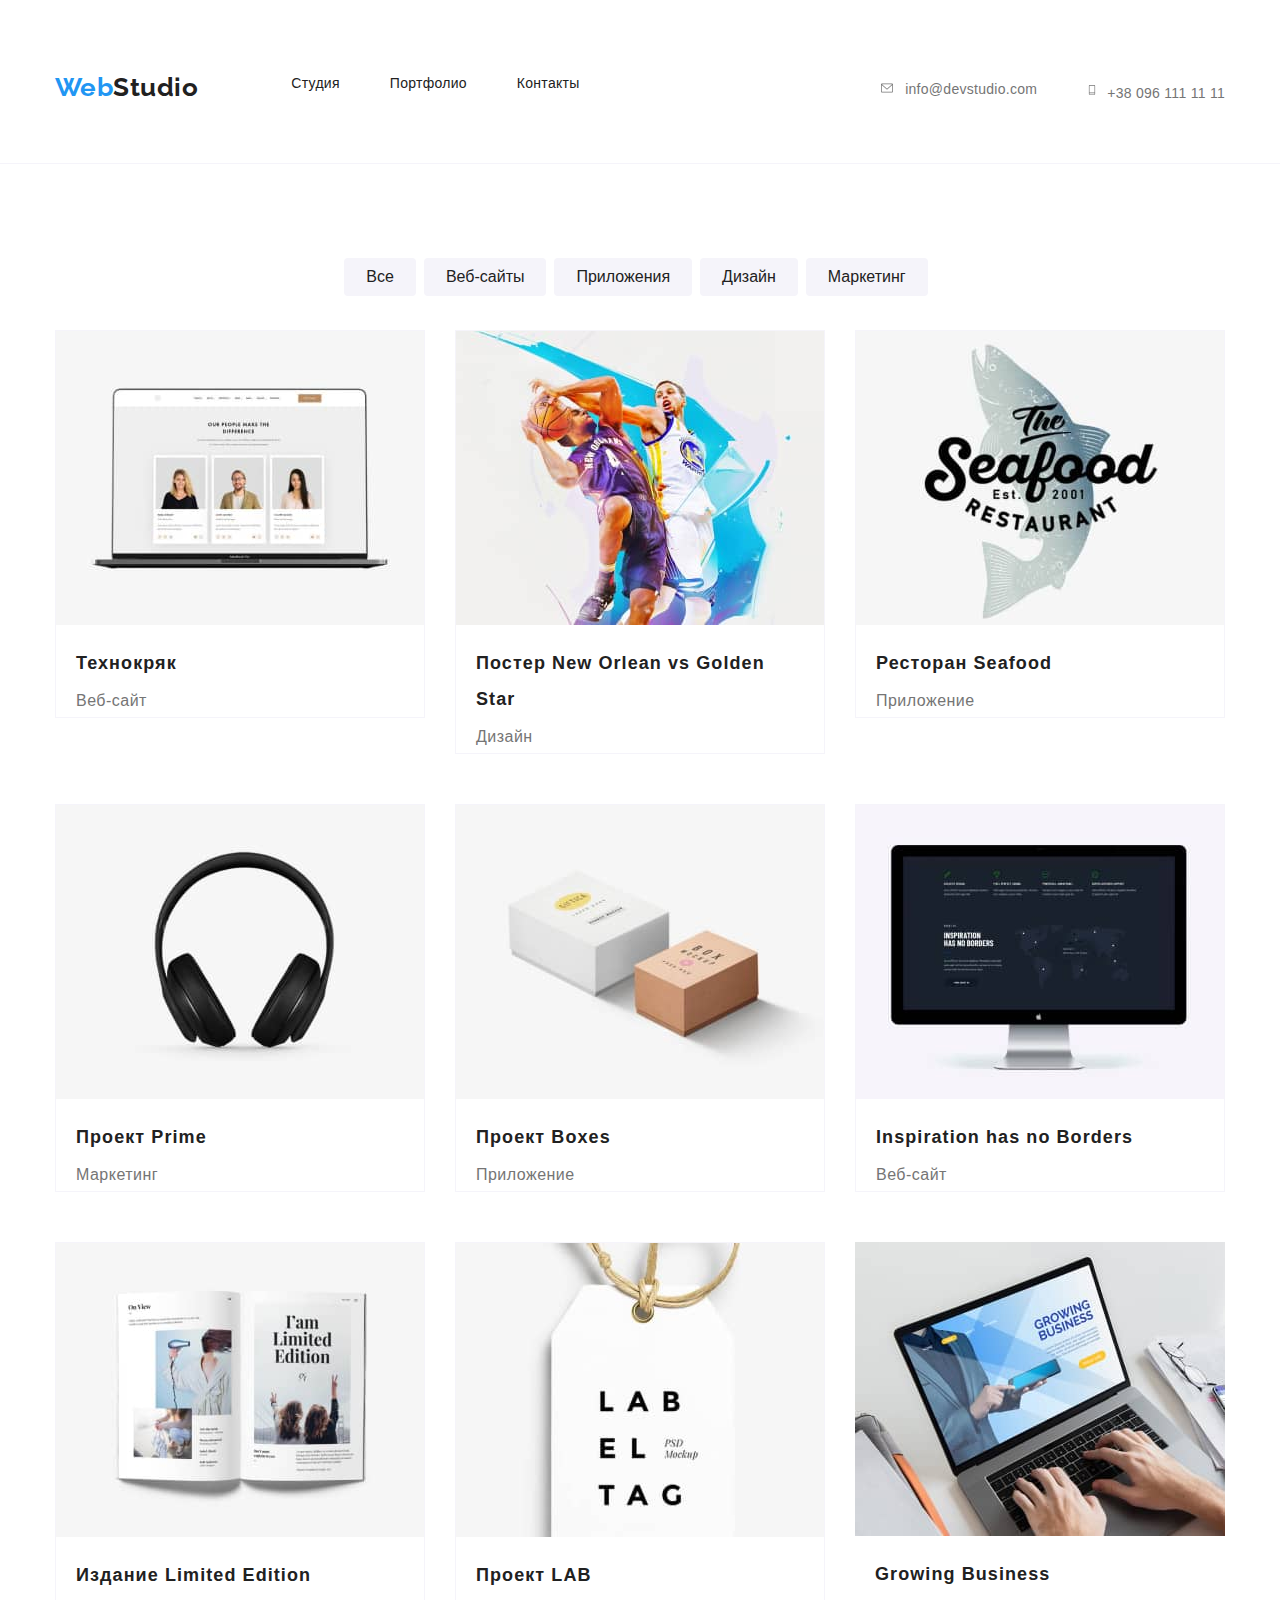
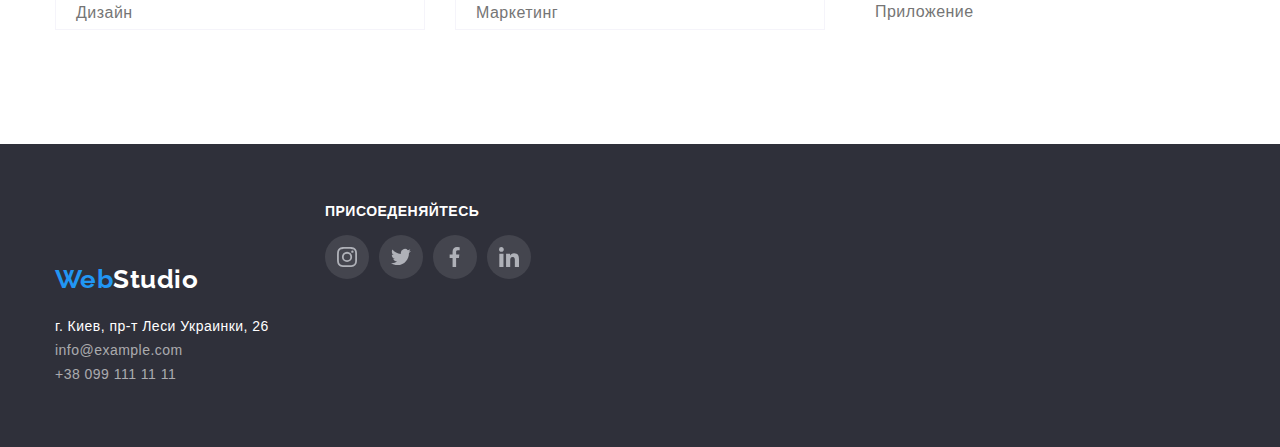
==== portfolio.html @ b107ced2 "Переношу нанные из ДЗ №4" ====
<!DOCTYPE html>
<html lang="ru">

<head>
  <meta charset="UTF-8">
  <meta name="viewport" content="width=device-width, initial-scale=1.0">
  <title>Studia</title>
  <link href="https://fonts.googleapis.com/css2?family=Raleway:wght@700&display=swap" rel="stylesheet" />
  <link href="https://fonts.googleapis.com/css2?family=Raleway:wght@700&family=Roboto:wght@400;500;700;900&display=swap"
    rel="stylesheetе">
  <link rel="stylesheet" href="./css/normalize.css">
  <link rel="stylesheet" href="./css/styles.css">
</head>

<body class="site">

  <!--Шапка сайта навигация-->
  <header class="top">
    <div class="container">
      <nav class="site-nav">
        <a href="./index.html" class="logo" lang="en">
          <span>Web</span>Studio</a>
        <ul class="cape">
          <li class="top-menu">
            <a href="./index.html" class="link">Студия</a>
          </li>
          <li class="top-menu">
            <a href="./portfolio.html" class="link">Портфолио</a>
          </li>
          <li class="top-menu">
            <a href="" class="link">Контакты</a>
          </li>
        </ul>
      </nav>

      <address class="nav-svjaz">
        <a href="mailto:info@devstudio.com">
          <svg class="nav-svjaz-convert">
            <use href="./images/sprit.svg#icon-convert">
            </use>
          </svg>info@devstudio.com</a>

        <a href="tel:+380961111111">
          <svg class="nav-svjaz-phone">
            <use href="./images/sprit.svg#icon-phone">
            </use>
          </svg>+38 096 111 11 11</a>
      </address>
    </div>
  </header>

  <main>
    <!--главное меню-->
    <section class="rabot">

      <div class="container">
        <h1 class="scrit">Главное меню</h1>
        <ul class="filter cape">
          <li class="cnopca">
            <button type="button" class="filter-cnopca">Все</button>
          </li>
          <li class="cnopca">
            <button type="button" class="filter-cnopca">Веб-сайты</button>
          </li>
          <li class="cnopca">
            <button type="button" class="filter-cnopca">Приложения</button>
          </li>
          <li class="cnopca">
            <button type="button" class="filter-cnopca">Дизайн</button>
          </li>
          <li class="cnopca">
            <button type="button" class="filter-cnopca">Маркетинг</button>
          </li>
        </ul>
      </div>

      <div class="container">
        <h2 class="scrit">Наши проeкты</h2>

        <ul class="projeckt cape">
          <li class="projeckt-stroca">
            <a href="" class="primer-link">
              <img src="./images/tehnokrak.jpg" width="370" height="294" alt="фотографии">
              <h3 class="projeckt-title">Технокряк</h3>
              <p class="projeckt-absaz">Веб-сайт</p>
            </a>
          </li>
          <li class="projeckt-stroca">
            <a href="" class="primer-link">
              <img src=" ./images/portfolio_2.jpg" width="370" height="294" alt="два футболиста с мячём">
              <h3 class="projeckt-title">Постер New Orlean vs Golden Star</h3>
              <p class="projeckt-absaz">Дизайн</p>
            </a>
          </li>

          <li class="projeckt-stroca">
            <a href="" class="primer-link">
              <img src="./images/portfolio_3.jpg" width="370" height="294"
                alt="логотип ресторана Seafood черными буквами на белом фоне">
              <h3 class="projeckt-title">Ресторан Seafood</h3>
              <p class="projeckt-absaz">Приложение</p>
            </a>
          </li>

          <li class="projeckt-stroca">
            <a href="" class="primer-link">
              <img src="./images/portfolio_4.jpg" width="370" height="294" alt="большие чёрные наушники на белом фоне">
              <h3 class="projeckt-title">Проект Prime</h3>
              <p class="projeckt-absaz">Маркетинг</p>
            </a>
          </li>

          <li class="projeckt-stroca">
            <a href="" class="primer-link">
              <img src="./images/portfolio_5.jpg" width="370" height="294"
                alt="на белом фоне две коробки  белая и бежевая с надписями">
              <h3 class="projeckt-title">Проект Boxes</h3>
              <p class="projeckt-absaz">Приложение</p>
            </a>
          </li>

          <li class="projeckt-stroca">
            <a href="" class="primer-link">
              <img src="./images/portfolio_6.jpg" width="370" height="294" alt="включён монитор ПК">
              <h3 class="projeckt-title">Inspiration has no Borders</h3>
              <p class="projeckt-absaz">Веб-сайт</p>
            </a>
          </li>

          <li class="projeckt-stroca">
            <a href="" class="primer-link">
              <img src="./images/portfolio_7.jpg" width="370" height="294"
                alt="раскрыта книга, изображены фотографии и текст">
              <h3 class="projeckt-title">Издание Limited Edition</h3>
              <p class="projeckt-absaz">Дизайн</p>
            </a>
          </li>

          <li class="projeckt-stroca">
            <a href="" class="primer-link">
              <img src="./images/portfolio_8.jpg" width="370" height="294"
                alt="белый фон, белая этикетка с золотой ниточкой, написан логотип торговой марки">
              <h3 class="projeckt-title">Проект LAB</h3>
              <p class="projeckt-absaz">Маркетинг</p>
            </a>
          </li>

          <li class="projeckt-stroca">
            <a href="">
              <img src="./images/portfolio_9.jpg" width="370" height="294"
                alt="серый фон, открытый ноутбук, включен, пальцы рук на нём">
              <h3 class="projeckt-title">Growing Business</h3>
              <p class="projeckt-absaz">Приложение</p>
            </a>
          </li>
        </ul>
      </div>

    </section>

  </main>


  <!--Футер-->

  <footer class="bottom">
    <div class="container">
      <section class="bottom-cell">
        <!-- Прихований заголовок -->
        <h2 class="scrit">Наши контакты</h2>
        <a href="./index.html" class="logo" lang="en">
          <span>Web</span>Studio</a>
        <address class="bottom-svjaz">
          <a href="https://goo.gl/maps/cJfqDqCZYwjDyBbn9" target="_blank" class="bottom-svjaz zvet">г. Киев, пр-т Леси
            Украинки,
            26</a>
          <a href="mailto:info@example.com" class="bottom-svjaz">info@example.com</a>

          <a href="tel:+380991111111" class="bottom-svjaz">+38 099 111 11 11</a>
        </address>
      </section>

      <section class="bottom-cozseti">
        <!-- Прихований заголовок -->
        <h2 class="scrit">Соцсети</h2>
        <b class="bottom-prisoedenajtes">Присоеденяйтесь</b>
        <ul class="social-list cape">
          <li class="social-list-item">
            <a href="" class="social-list-item-link">
              <svg class="social-list-item-svg">
                <use href="./images/sprit.svg#icon-instagram"></use>
              </svg>
            </a>
          </li>
          <li class="social-list-item">
            <a href="" class="social-list-item-link">
              <svg class="social-list-item-svg">
                <use href="./images/sprit.svg#icon-twitter"></use>
              </svg>
            </a>
          </li>
          <li class="social-list-item">
            <a href="" class="social-list-item-link">
              <svg class="social-list-item-svg">
                <use href="./images/sprit.svg#icon-facebook"></use>
              </svg>
            </a>
          </li>
          <li class="social-list-item">
            <a href="" class="social-list-item-link">
              <svg class="social-list-item-svg">
                <use href="./images/sprit.svg#icon-linkedin"></use>
              </svg>
            </a>
          </li>
        </ul>
      </section>


    </div>
  </footer>
</body>

</html>
---- css/styles.css ----
/* цвет основного текста #212121 */
/* цвет вторичного текста #757575 */
/* акцент #2196F3 */
/* белый цвет #ffffff */
/*вторичный цвет фона #2F303A */

:root {
  --title-text-color: #212121;
  --primary-text-color: #757575;
  --accent-color: #2196f3;
  --primary-gov-color: #ffffff;
  --secondary-sov-color: #2f303a;
  --secondary-lav-color: #f5f4fa;
}

*,
*::before,
/*наследует стиль от элемента к которому добавляется*/
*::after {
  /* создаёт псевдоэлемент после содержимого элемента. Не у всех элементов есть собственное содержимое, поэтому ::after не даёт результата для <img>, <input> и ряда других элементов.*/
  margin: 0;
  /*это внешний отступ на всех 4 сторонах*/
  padding: 0;
  /*задает отступ от содержимого до края блока*/
  box-sizing: border-box;
  /*размер коробки: рамка-рамка;*/
}

*,
::after,
::before {
  box-sizing: border-box;
}

body {
  font-family: Roboto, sans-serif;
  /*шрифт*/
  font-weight: 400;
  /*насыщенность шрифта*/
  color: var(--primary-text-color);
  letter-spacing: 0.03em;
  /*сгущенность шрифра*/
  background-color: var(--primary-gov-color);
  /*цвет фона*/
}

.cape {
  list-style: none;
  /*стиль маркера, тут выбран без подчеркивания*/
}

a {
  display: block;
  /*сделать блочным*/
  text-decoration: none;
  /*убрали подчеркивание ссылки*/
}

button {
  cursor: pointer;
  /*чтобы кнопка выделялась при нажатии*/
  display: inline-block;
  /*изменили на строчно-блочный, для придания формы кнопке */
}

img {
  display: block;
  /*Превращение тега <img> в блочный элемент*/
  max-width: 100%;
  /*максимальная ширина*/
  object-fit: cover;
  /*отрезаем стороны img сoхраняя соотношение сторон */
}

address {
  font-style: normal;
  /*стиль шрифта*/
}

.container {
  width: 1200px;
  /*ширина*/
  padding: 0 15px;
  /*отступ от содержимого до края блока*/
  margin: 0 auto;
  /*это внешний отступ на всех 4 сторонах*/
}

.scrit {
  position: absolute;
  clip-path: rect(1px, 1px, 1px, 1px);
  /*область для скрытого заголовка*/
  padding: 0;
  border: 0;
  /*убирает рамку*/
  height: 1px;
  /*высота*/
  width: 1px;
  /*ширина*/
  overflow: hidden;
}

/* Cтилизация заголовка*/

header {
  padding-top: 35px;
  /*отступ от верхнего края*/
  padding-bottom: 29px;
  /*отступ от нижнего края содержимог оелемента*/
  background-color: var(--primary-gov-color);
}

header .container {
  display: flex;
  /*поставили в ряд из привет!*/
  align-items: center;
  /*выравнивам по центру*/
}

/* Стилизация логотипа*/

.logo {
  font-family: Raleway, sans-serif;
  /*шрифт*/
  font-weight: 700;
  /*насыщенность шрифта*/
  font-size: 26px;
  /*размер шрифта*/
  line-height: 1.19;
  /*междустрочный интервал*/
}

.logo span {
  color: var(--accent-color);
  /*цвет*/
}

.top .logo {
  padding-top: 27px;
  /*отступ от верхнего края*/
  padding-bottom: 22px;
  /*отступ от нижнего края содержимог елемента*/
  margin-right: 93px;
  color: var(--title-text-color);
}

.bottom .logo {
  margin-bottom: 20px;
  /*отступа от нижнего края */
  color: var(--primary-gov-color);
}

/* Стилизация навигации сайта */

.site-nav {
  display: flex;
  align-items: center;
}

.site-nav>.cape {
  display: flex;
}

.site-nav .link {
  font-weight: 500;
  font-size: 14px;
  line-height: 1.14;
  letter-spacing: 0.02em;
  color: var(--title-text-color);
}

.site-nav .top-menu {
  margin-right: 50px;
}

.site-nav .link:hover,
.site-nav .link:focus {
  color: var(--accent-color);
}

.site-nav .link.current::after {
  color: var(--accent-color);
  border-radius: 2px;
}

.site-nav .link.current {
  color: var(--accent-color);
}

/* Стилизация связи, тел. и емейл */

.nav-svjaz {
  display: flex;
  margin-left: auto;
  padding-top: 32px;
  padding-bottom: 32px;

}

.nav-svjaz a {
  color: var(--primary-text-color);
  font-weight: 500;
  font-size: 14px;
  line-height: 1.14;
  letter-spacing: 0.02em;
}

.nav-svjaz a:hover svg ,
.nav-svjaz a:focus svg{
  color: var(--accent-color);
  fill: color: var(--accent-color);;
}

.nav-svjaz a {
  margin-left: 50px;
}

.nav-svjaz-convert {
  fill: var(--primary-text-color);
  width: 16px;
  height: 12px;
  margin-right: 10px;
  margin-top: 15px;

}

.nav-svjaz-phone {
  fill: var(--primary-text-color);
  background: url('./images/symbol-defs.svg');
  background-size: 100%;
  width: 10px;
  height: 16px;
  margin-top: 12px;
  margin-right: 10px;
  margin-top: 15px;
}

.nav-svjaz-convert {
  background: url('./images/symbol-defs.svg');
  background-size: 100%;
  width: 16px;
  height: 12px;
}

.nav-svjaz-convert:hover {
  background-position: 0 25px;
  color: var(--accent-color);
}

/*Cтилизация страницы студия*/
h1,
h2,
h3,
h4 {
  margin-top: 0;
  margin-bottom: 0;
  color: var(--title-text-color);
}

p {
  margin-top: 0;
  margin-bottom: 0;
}

/* Cтилизация секции герой */

.geroj {
  /*height: 600px;*/
  min-height: 600px;
  outline: 1px solid black;
  max-width: 1600px;
  margin: 0 auto;
  /*margin-left: auto;
  margin-top: auto;*/
  padding-top: 200px;
  padding-bottom: 200px;
  background-color: var(--secondary-sov-color);
  background-image: linear-gradient(to right, rgba(47, 48, 58, 0.4), rgba(47, 48, 58, 0.4)),
    url(../images/geroj.jpg);
  /*background-image: linear-gradient(rgba(47, 48, 58, 0.4), rgba(47, 48, 58, 0.4)),
    url(../images/geroj.jpg);*/
  background-position: center;
  background-repeat: no-repeat;
  background-size: cover;
}

.geroj-content {
  text-align: center;
  margin: 0 auto;
  max-width: 696px;
  padding-right: 15px;
  padding-left: 15px;
}

.geroj-title {
  margin: 0 auto 30px;
  font-weight: 900;
  font-size: 44px;
  line-height: 1.36;
  letter-spacing: 0.06em;
  text-transform: uppercase;
  /*делаем, чтоб все буквы были заглавными*/

  color: var(--primary-gov-color);
}

.geroj-cnopca {
  display: block;
  width: 200px;
  min-height: 50px;
  /*минимальная высота*/
  margin: 0 auto;
  padding: 10px 31px;

  font-family: inherit;
  font-weight: 700;
  font-size: 16px;
  line-height: 1.88;
  letter-spacing: 0.06em;

  color: var(--primary-gov-color);
  background-color: var(--accent-color);

  border-radius: 4px;
  /*округляем края кнопки*/
  border-width: 0;
  /*толщина*/
}

/* Cтилизация наших преимуществ */

.rabot {
  padding-top: 94px;
  /*Устанавливает значение поля от верхнего края содержимого элемента. Полем называется расстояние от внутреннего края рамки элемента до воображаемого прямоугольника, ограничивающего его содержимое*/
  padding-bottom: 94px;
}

.pros .cape {
  display: flex;
}

.pros .top-menu {
  width: 270px;
}

.pros .top-menu {
  margin-right: 30px;
}

.pros .top-menu::before {
  display: block;
  content: "";
  height: 120px;
  margin-bottom: 30px;
  background-color: #f5f4fa;
  border-radius: 4px;
  background-repeat: no-repeat;
  background-position: center;
}

.pros-microscop::before {
  background-image: url(../images/microscop.svg);
}

.pros-hcasi::before {
  background-image: url(../images/hcasi.svg);
}

.pros-nout::before {
  background-image: url(../images/nout.svg);
}

.pros-cosmonavt::before {
  background-image: url(../images/cosmonavt.svg);
}

.pros-title {
  margin-bottom: 10px;
  font-weight: 700;
  font-size: 14px;
  line-height: 1.14;
  text-transform: uppercase;

  color: var(--title-text-color);
}

.pros-absaz {
  font-size: 14px;
  line-height: 1.71;
  color: var(--primary-text-color);
}

/* Стилизация секции чем мы занимаемся*/

.cartinca {
  padding-top: 0;
}

.cartinca-title {
  margin-bottom: 50px;
  text-align: center;
  font-size: 36px;
  /* размер шрифта*/
  line-height: 1.17;
}

.cartinca .top-menu {
  width: 370px;
  margin: 15px;
}

.cartinca .cape {
  display: flex;
  flex-wrap: wrap;
  /*Флексы выстраиваются в несколько строк*/
  margin: -15px;
}

/* Стилизация секции наша команда*/

.comanda {
  background-color: var(--secondary-lav-color);
}

.comanda-title {
  margin-bottom: 50px;
  text-align: center;
  font-size: 36px;
  line-height: 1.17;
}

.comanda .cape {
  display: flex;
  justify-content: space-between;
  /*задает отступы между картинками*/
}

.comanda-photo {
  margin-right: 30px;
}

.comanda-photo .name {
  margin-bottom: 10px;
  font-weight: 500;
  font-size: 16px;
  line-height: 1.19;
}

.comanda-photo {
  text-align: center;
  padding-bottom: 30px;
  background: var(--primary-gov-color);
  box-shadow: 0px 1px 3px rgba(0, 0, 0, 0.12), 0px 1px 1px rgba(0, 0, 0, 0.14),
    0px 2px 1px rgba(0, 0, 0, 0.2);
  /*добавляем тень*/
}

.comanda-photo img {
  margin-bottom: 30px;
}

.comanda-photo .profession {
  font-size: 16px;
  line-height: 1.19;
}

/*Cтилизация соц сетей*/

.social-list {
  display: flex;
  justify-content: center;
  align-items: center;
}

.social-list-item-link {
  display: flex;
  align-items: center;
  justify-content: center;
  width: 44px;
  height: 44px;
  border-radius: 50%;
}

.social-list-item {
  margin-right: 10px;
}

.social-list-item-svg {
  fill: #afb1b8;
  width: 20px;
  height: 20px;

}

.social-list-item-link:hover {
  background-color: var(--accent-color);
}

.social-list-item-link:hover .social-list-item-svg {
  fill: var(primary-gov-color);
}



/*Cтилизация секции наши клиенты*/

.clients-postojannie {
  margin-bottom: 50px;
  text-align: center;
  font-size: 36px;
  line-height: 1.17;
}

.clients .cape {
  display: flex;
  justify-content: center;
}

.clients .top-menu {
  margin-right: 30px;
}

.clients .list-item-link {
  display: flex;
  align-items: center;
  justify-content: center;
  width: 170px;
  height: 90px;
  border: 1px solid #afb1b8;
}

.clients .list-item-link:hover {
  border: 1px solid var(--accent-color);
}

.clients .list-item-link-svg {
  fill: #afb1b8;
}

.clients .list-item-link:hover .list-item-link-svg {
  fill: var(--accent-color);
}


/* Cтилизация футера */

/* Стилизация контактных данных футера: адрес, тел , емейл */
.bottom {
  padding-top: 60px;
  padding-bottom: 60px;
  background-color: var(--secondary-sov-color);
}

.bottom .container {
  display: flex;
}

.bottom-svjaz {
  color: rgba(255, 255, 255, 0.6);
  font-size: 14px;
  line-height: 1.71;
  font-style: normal;
}

.zvet {
  color: var(--primary-gov-color);
}

.bottom-cell {
  margin-top: 60px;
  margin-bottom: 60 px;
  width: 270px;

}

section {
  display: block;
}

bottom-svjaz a {
  color: var(--primary-gov-color);
  font-size: 14px;
  line-height: 1.71;
  margin-bottom: 9px;
}

/*.carta {
  color: var(--primary-gov-color);*/

.bottom-svjaz a:hover,
/*фокус и ховер*/
.bottom-svjaz a:focus {
  color: var(--accent-color);
}

.bottom-cozseti {
  display: block;
  margin-bottom: 20px;
  font-size: 14px;
  line-height: 1.14;
  text-transform: uppercase;

  color: var(--primary-gov-color);
}

.bottom-cozseti .social-list-item-link {
  background-color: rgba(255, 255, 255, 0.1);
}

.bottom-cozseti .social-list-item-svg {
  fill: var(--primary-gov-color);
}

.bottom-cozseti .social-list-item-link:hover {
  background-color: var(--accent-color);
}

.bottom-cozseti .social-list-item-link:hover .social-list-item-svg {
  fill: var(--primary-gov-color);
}

.bottom-prisoedenajtes {
  font-weight: 700;
  display: block;
  margin-bottom: 15px;
  font-size: 14px;
  line-height: 1.14;
  text-transform: uppercase;

  color: var(--primary-gov-color);
}




/*Стилизация макета портфолио*/
h1,
h2,
h3 {
  margin-top: 0;
  margin-bottom: 0;
}

/*Cтилизация меню макета портфолио*/
button {
  padding: 0 0;
}

.rabot {
  padding-top: 94px;
  padding-bottom: 94px;
}

header {
  border-bottom: 1px solid #f5f4fa;
}

.filter {
  display: flex;
  justify-content: center;
  /*выравнивание картинок по центру относительно всего контейнера*/
  margin-bottom: 34px;
}

.filter-cnopca {
  display: inline-block;
  padding: 6px 22px;

  font-family: inherit;
  font-weight: 500;
  font-size: 16px;
  line-height: 1.62;

  color: var(--title-text-color);

  background-color: var(--secondary-lav-color);
  border-radius: 4px;
  border-width: 0;
}

.cnopca {
  margin-right: 8px;
}

.filter-cnopca:hover,
/*ховер и фокус*/
.filter-cnopca:focus {
  color: var(--primary-gov-color);
  background-color: var(--accent-color);
}

/* Стилизация раздела наши проекты */

.projeckt {
  display: flex;
  flex-wrap: wrap;
  margin: -15px;
  list-style: none;
}

.primer-link {
  border: 1px solid #f5f4fa;
}

.projeckt-stroca {
  width: 370px;
  margin: 15px;
  padding-bottom: 20px;
}

.projeckt-stroca img {
  /*display: block;*/
  margin-bottom: 20px;
}

.projeckt-title {
  margin-right: 20px;
  margin-bottom: 4px;
  margin-left: 20px;
  font-size: 18px;
  line-height: 2;
  letter-spacing: 0.06em;

  color: var(--title-text-color);
}

.projeckt-absaz {
  margin-right: 20px;
  margin-left: 20px;
  font-size: 16px;
  line-height: 2;

  color: var(--primary-text-color);
}

/*.skrit {
}*/
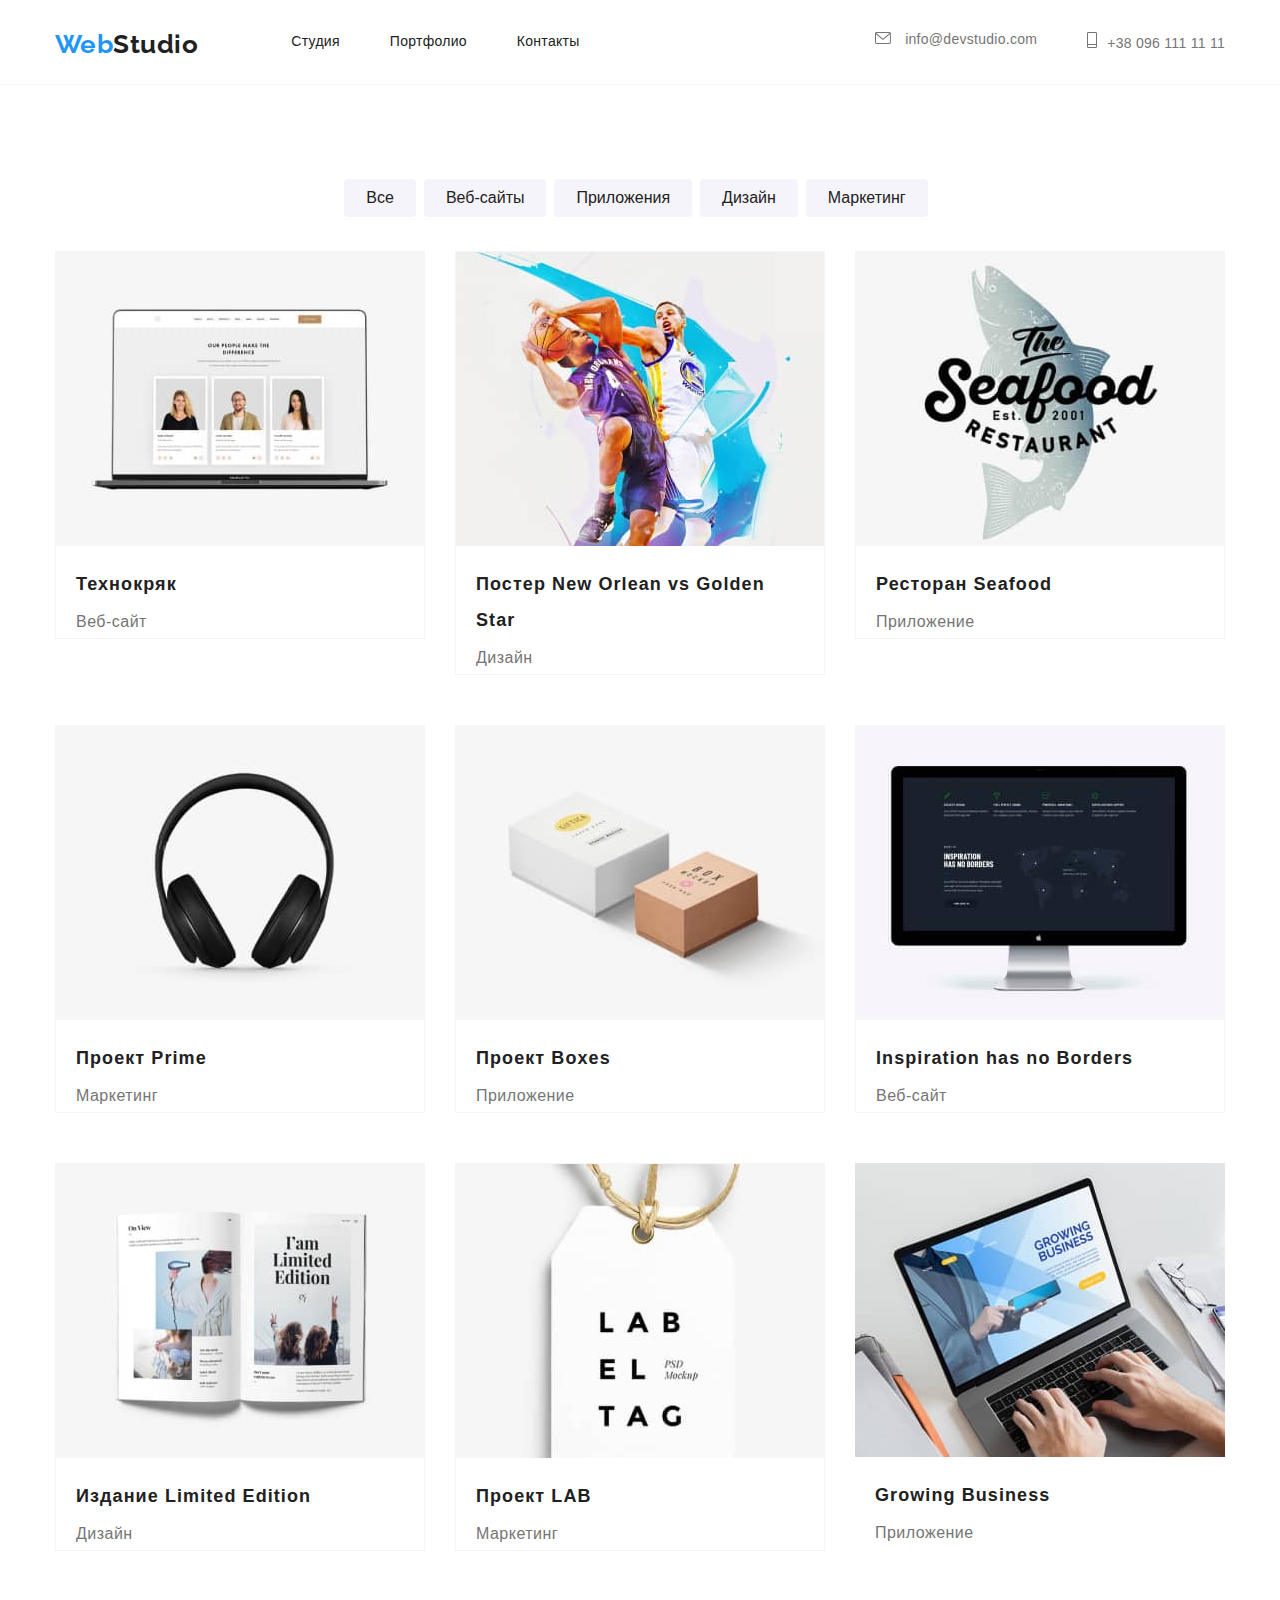
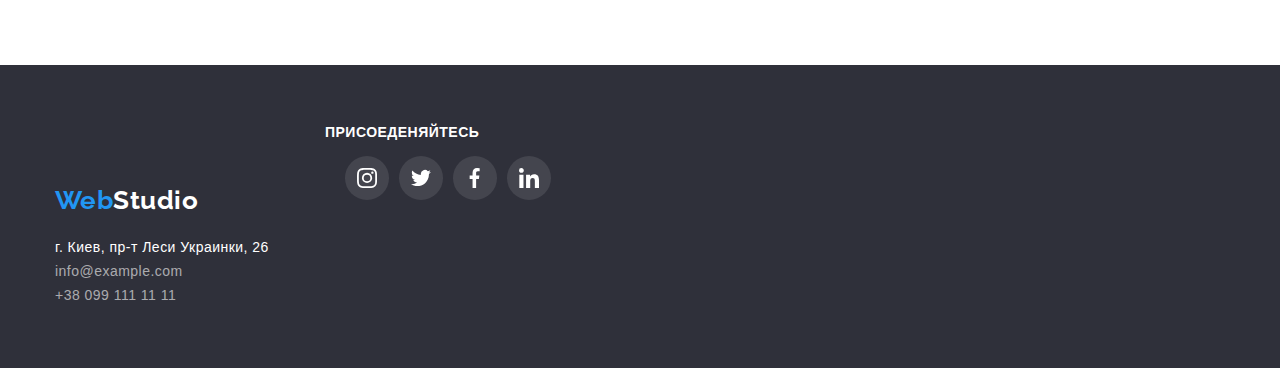
==== commit 83e05981: "Исправила ховер на связь навигации" ====
--- a/portfolio.html
+++ b/portfolio.html
@@ -34,17 +34,24 @@
       </nav>
 
       <address class="nav-svjaz">
+
+
         <a href="mailto:info@devstudio.com">
           <svg class="nav-svjaz-convert">
-            <use href="./images/sprit.svg#icon-convert">
+            <use href="./images/symbol-defs.svg#icon-convert">
             </use>
-          </svg>info@devstudio.com</a>
+          </svg>
+          <span>
+            info@devstudio.com
+          </span></a>
+
 
         <a href="tel:+380961111111">
           <svg class="nav-svjaz-phone">
-            <use href="./images/sprit.svg#icon-phone">
+            <use href="./images/symbol-defs.svg#icon-phone">
             </use>
           </svg>+38 096 111 11 11</a>
+
       </address>
     </div>
   </header>
--- a/css/styles.css
+++ b/css/styles.css
@@ -103,9 +103,9 @@
 /* Cтилизация заголовка*/
 
 header {
-  padding-top: 35px;
+  /* padding-top: 35px;
   /*отступ от верхнего края*/
-  padding-bottom: 29px;
+  /* padding-bottom: 29px;*/
   /*отступ от нижнего края содержимог оелемента*/
   background-color: var(--primary-gov-color);
 }
@@ -187,6 +187,7 @@
   color: var(--accent-color);
 }
 
+
 /* Стилизация связи, тел. и емейл */
 
 .nav-svjaz {
@@ -197,7 +198,14 @@
 
 }
 
+.nav-svjaz:hover,
+.nav-svjaz:focus {
+  /*color: var(--accent-color);*/
+  fill: color: var(--accent-color);
+}
+
 .nav-svjaz a {
+  fill: var(--primary-text-color);
   color: var(--primary-text-color);
   font-weight: 500;
   font-size: 14px;
@@ -205,10 +213,10 @@
   letter-spacing: 0.02em;
 }
 
-.nav-svjaz a:hover svg ,
-.nav-svjaz a:focus svg{
+.nav-svjaz a:hover,
+.nav-svjaz a:focus {
   color: var(--accent-color);
-  fill: color: var(--accent-color);;
+  fill: color: var(--accent-color);
 }
 
 .nav-svjaz a {
@@ -216,11 +224,11 @@
 }
 
 .nav-svjaz-convert {
-  fill: var(--primary-text-color);
+  /* fill: var(--primary-text-color);*/
   width: 16px;
   height: 12px;
   margin-right: 10px;
-  margin-top: 15px;
+  /*margin-top: 15px;*/
 
 }
 
@@ -230,9 +238,9 @@
   background-size: 100%;
   width: 10px;
   height: 16px;
-  margin-top: 12px;
+  /*margin-top: 12px;*/
   margin-right: 10px;
-  margin-top: 15px;
+  /* margin-top: 15px;*/
 }
 
 .nav-svjaz-convert {
@@ -470,6 +478,11 @@
   display: flex;
   justify-content: center;
   align-items: center;
+  padding-left: 20px;
+  padding-right: 20px;
+  margin-top: 15px;
+
+
 }
 
 .social-list-item-link {
@@ -613,6 +626,8 @@
 
 .bottom-cozseti .social-list-item-link:hover {
   background-color: var(--accent-color);
+  color: var(--primary-gov-color);
+
 }
 
 .bottom-cozseti .social-list-item-link:hover .social-list-item-svg {
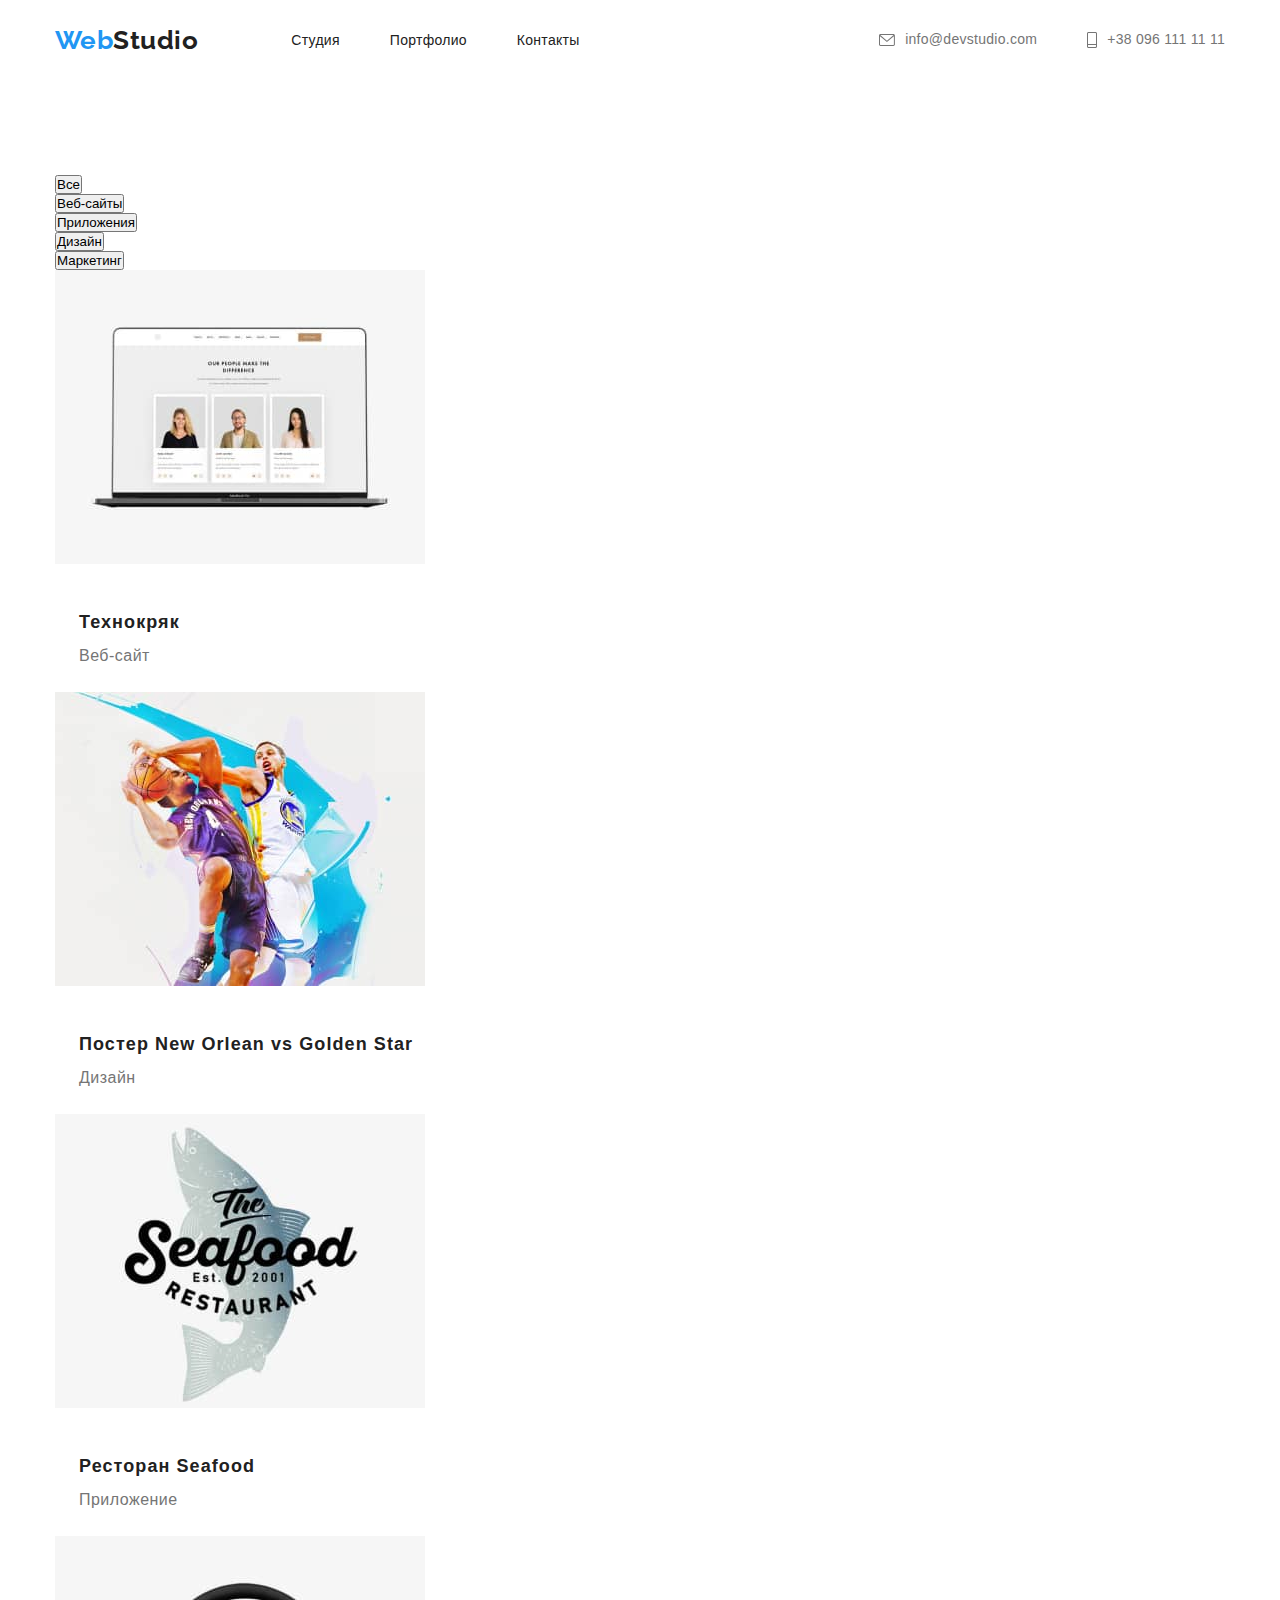
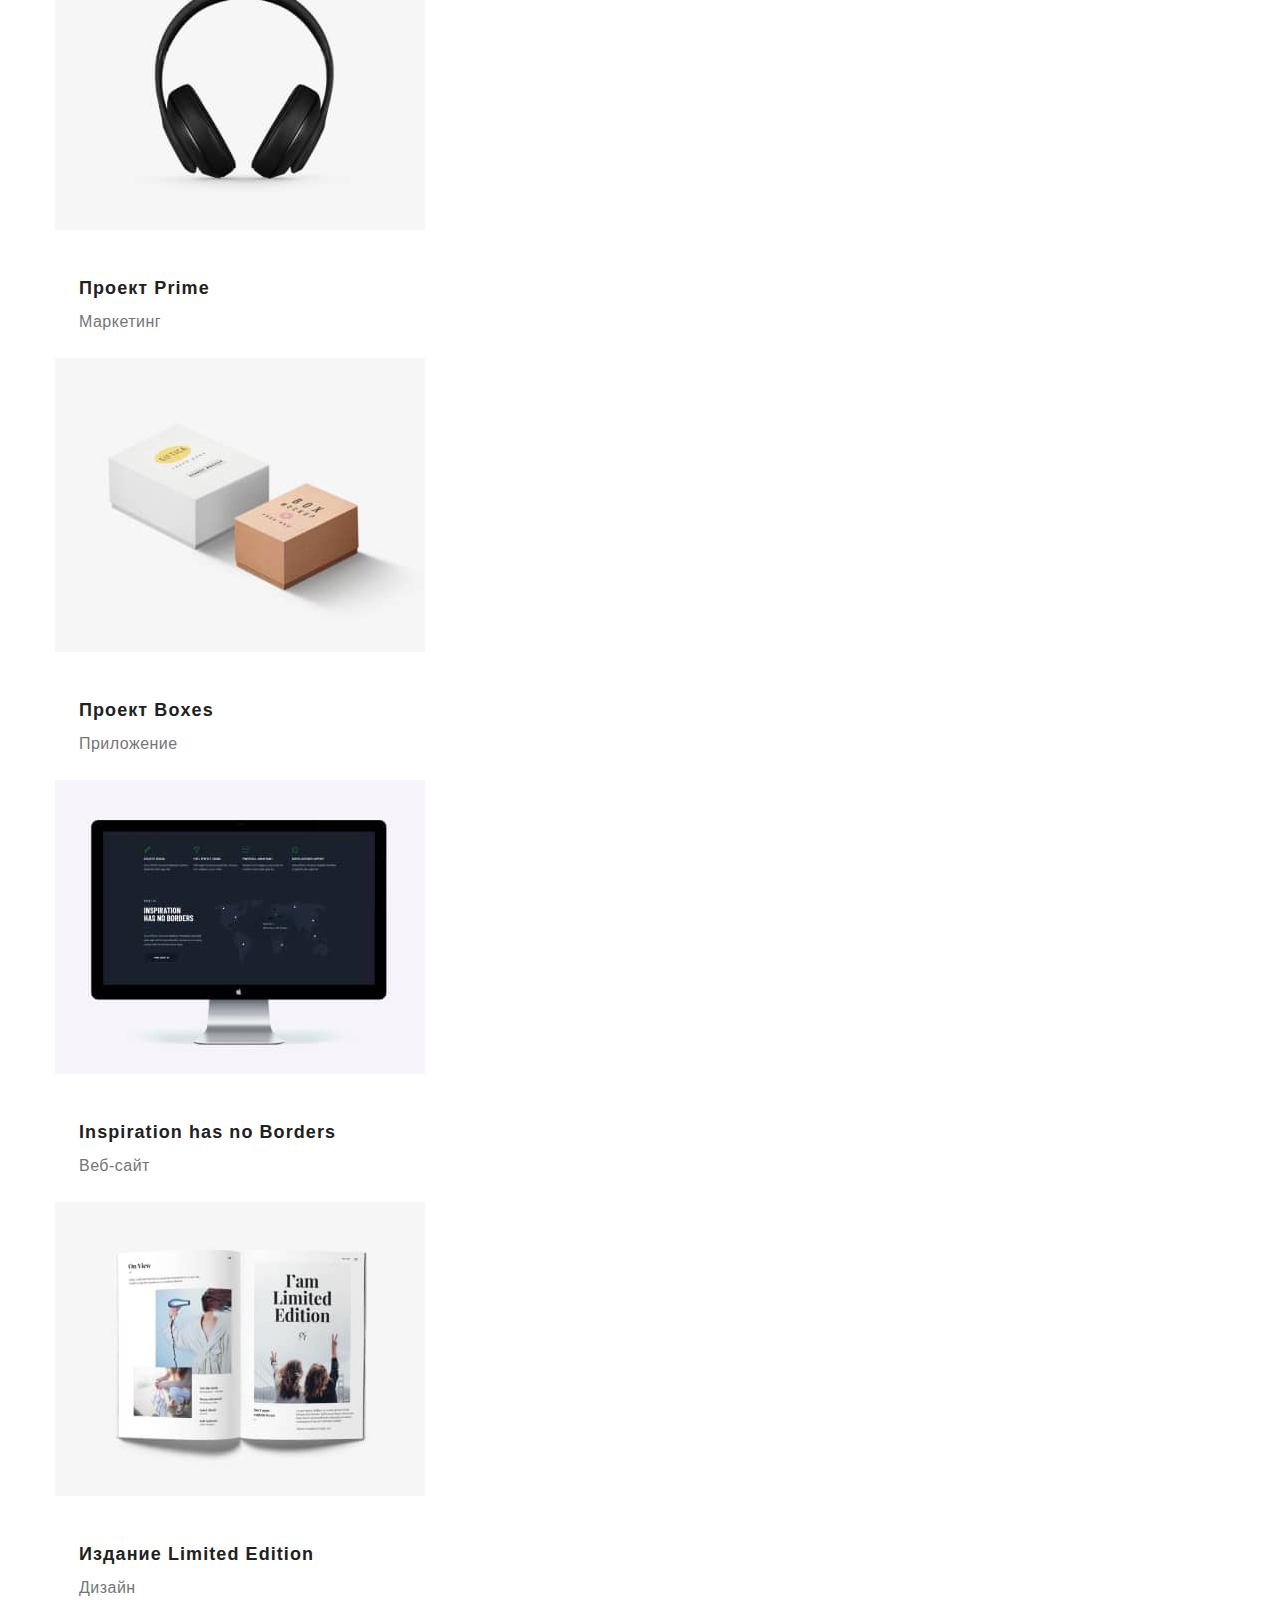
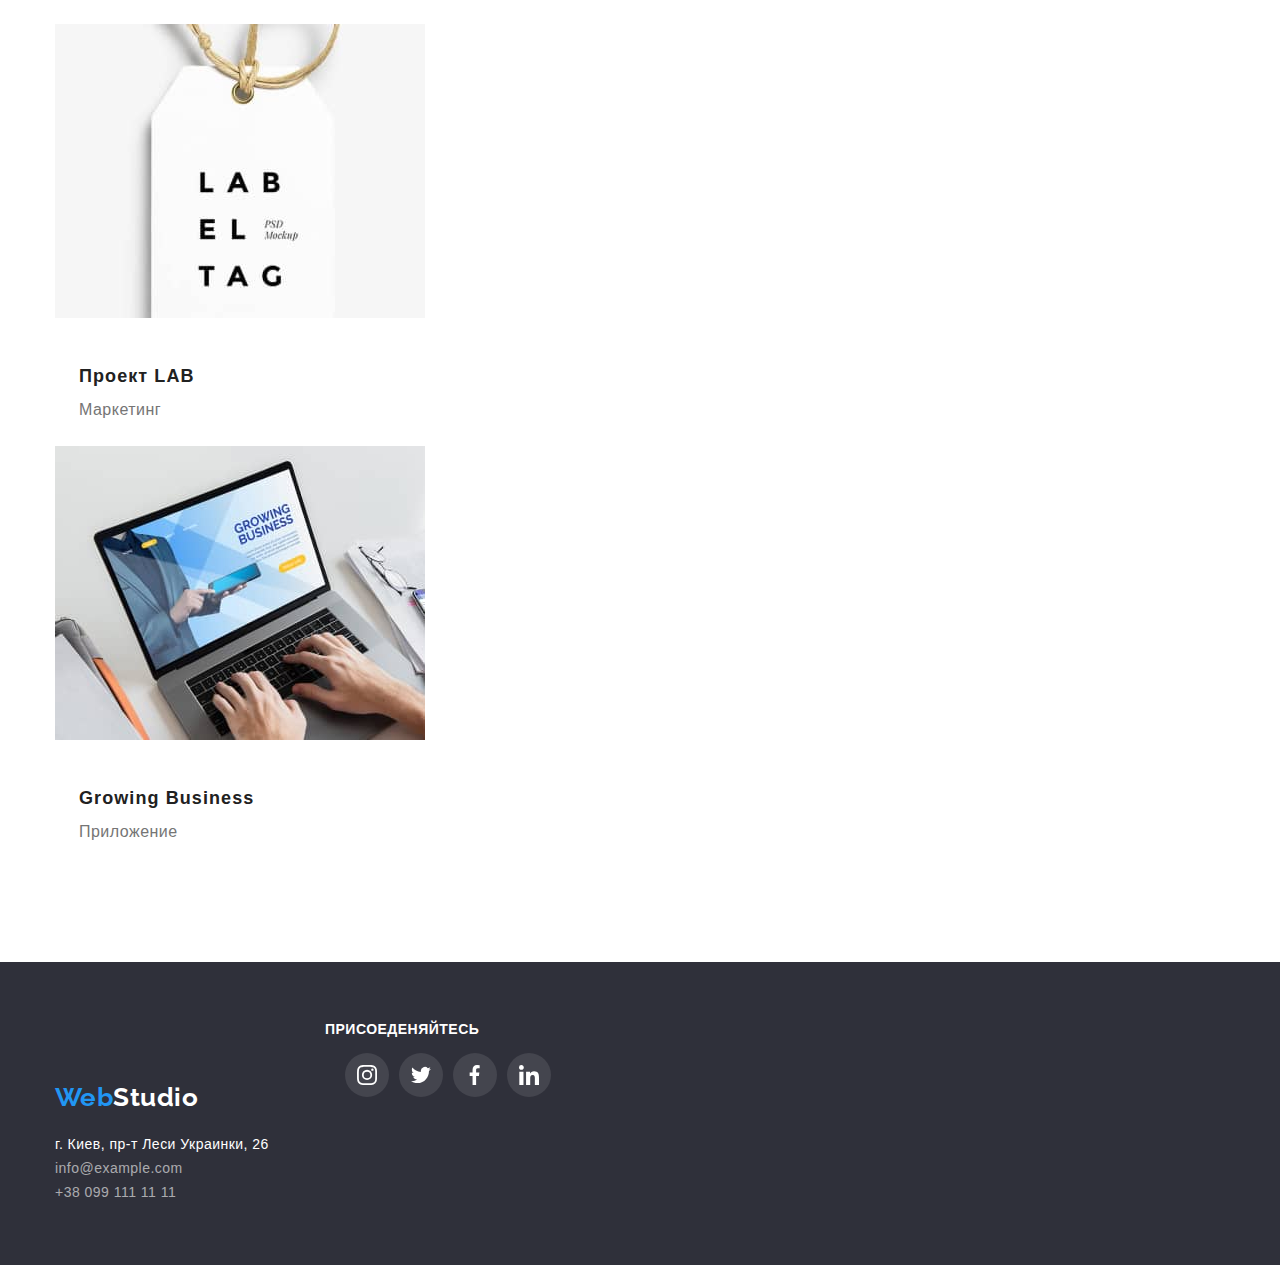
==== commit 9a8c5a35: "добавила транзишн" ====
--- a/portfolio.html
+++ b/portfolio.html
@@ -50,7 +50,9 @@
           <svg class="nav-svjaz-phone">
             <use href="./images/symbol-defs.svg#icon-phone">
             </use>
-          </svg>+38 096 111 11 11</a>
+          </svg>
+          <span>+38 096 111 11 11</span>
+        </a>
 
       </address>
     </div>
@@ -87,77 +89,149 @@
         <ul class="projeckt cape">
           <li class="projeckt-stroca">
             <a href="" class="primer-link">
+              <div class="box">
               <img src="./images/tehnokrak.jpg" width="370" height="294" alt="фотографии">
+                <p class="projeckt-overlay">
+                  Технокряк это современная площадка распространения коронавируса. Компании используют эту платформу
+                  для цифрового шпионажа и атак на защищённые сервера конкурентов.
+                </p>
+              </div>
+              <div class="projeckt-description">
               <h3 class="projeckt-title">Технокряк</h3>
               <p class="projeckt-absaz">Веб-сайт</p>
-            </a>
-          </li>
-          <li class="projeckt-stroca">
-            <a href="" class="primer-link">
+              </div>
+            </a>
+          </li>
+          <li class="projeckt-stroca">
+            <a href="" class="primer-link">
+              <div class="box">
               <img src=" ./images/portfolio_2.jpg" width="370" height="294" alt="два футболиста с мячём">
+                <p class="projeckt-overlay">
+                  Технокряк это современная площадка распространения коронавируса. Компании используют эту платформу
+                  для цифрового шпионажа и атак на защищённые сервера конкурентов.
+                </p>
+              </div>
+              <div class="projeckt-description">
               <h3 class="projeckt-title">Постер New Orlean vs Golden Star</h3>
               <p class="projeckt-absaz">Дизайн</p>
-            </a>
-          </li>
-
-          <li class="projeckt-stroca">
-            <a href="" class="primer-link">
+              </div>
+            </a>
+          </li>
+
+          <li class="projeckt-stroca">
+            <a href="" class="primer-link">
+              <div class="box">
               <img src="./images/portfolio_3.jpg" width="370" height="294"
                 alt="логотип ресторана Seafood черными буквами на белом фоне">
+                <p class="projeckt-overlay">
+                  Технокряк это современная площадка распространения коронавируса. Компании используют эту платформу
+                  для цифрового шпионажа и атак на защищённые сервера конкурентов.
+                </p>
+              </div>
+              <div class="projeckt-description">
               <h3 class="projeckt-title">Ресторан Seafood</h3>
               <p class="projeckt-absaz">Приложение</p>
-            </a>
-          </li>
-
-          <li class="projeckt-stroca">
-            <a href="" class="primer-link">
+              </div>
+            </a>
+          </li>
+
+          <li class="projeckt-stroca">
+            <a href="" class="primer-link">
+              <div class="box">
               <img src="./images/portfolio_4.jpg" width="370" height="294" alt="большие чёрные наушники на белом фоне">
+                <p class="projeckt-overlay">
+                  Технокряк это современная площадка распространения коронавируса. Компании используют эту платформу
+                  для цифрового шпионажа и атак на защищённые сервера конкурентов.
+                </p>
+              </div>
+              <div class="projeckt-description">
               <h3 class="projeckt-title">Проект Prime</h3>
               <p class="projeckt-absaz">Маркетинг</p>
-            </a>
-          </li>
-
-          <li class="projeckt-stroca">
-            <a href="" class="primer-link">
+              </div>
+            </a>
+          </li>
+
+          <li class="projeckt-stroca">
+            <a href="" class="primer-link">
+              <div class="box">
               <img src="./images/portfolio_5.jpg" width="370" height="294"
                 alt="на белом фоне две коробки  белая и бежевая с надписями">
+                <p class="projeckt-overlay">
+                  Технокряк это современная площадка распространения коронавируса. Компании используют эту платформу
+                  для цифрового шпионажа и атак на защищённые сервера конкурентов.
+                </p>
+              </div>
+              <div class="projeckt-description">
               <h3 class="projeckt-title">Проект Boxes</h3>
               <p class="projeckt-absaz">Приложение</p>
-            </a>
-          </li>
-
-          <li class="projeckt-stroca">
-            <a href="" class="primer-link">
+              </div>
+            </a>
+          </li>
+
+          <li class="projeckt-stroca">
+            <a href="" class="primer-link">
+              <div class="box">
               <img src="./images/portfolio_6.jpg" width="370" height="294" alt="включён монитор ПК">
+                <p class="projeckt-overlay">
+                  Технокряк это современная площадка распространения коронавируса. Компании используют эту платформу
+                  для цифрового шпионажа и атак на защищённые сервера конкурентов.
+                </p>
+              </div>
+              <div class="projeckt-description">
               <h3 class="projeckt-title">Inspiration has no Borders</h3>
               <p class="projeckt-absaz">Веб-сайт</p>
-            </a>
-          </li>
-
-          <li class="projeckt-stroca">
-            <a href="" class="primer-link">
+              </div>
+            </a>
+          </li>
+
+          <li class="projeckt-stroca">
+            <a href="" class="primer-link">
+              <div class="box">
               <img src="./images/portfolio_7.jpg" width="370" height="294"
                 alt="раскрыта книга, изображены фотографии и текст">
+                <p class="projeckt-overlay">
+                  Технокряк это современная площадка распространения коронавируса. Компании используют эту платформу
+                  для цифрового шпионажа и атак на защищённые сервера конкурентов.
+                </p>
+              </div>
+              <div class="projeckt-description">
               <h3 class="projeckt-title">Издание Limited Edition</h3>
               <p class="projeckt-absaz">Дизайн</p>
-            </a>
-          </li>
-
-          <li class="projeckt-stroca">
-            <a href="" class="primer-link">
+              </div>
+            </a>
+          </li>
+
+          <li class="projeckt-stroca">
+            <a href="" class="primer-link">
+              <div class="box">
               <img src="./images/portfolio_8.jpg" width="370" height="294"
                 alt="белый фон, белая этикетка с золотой ниточкой, написан логотип торговой марки">
+                <p class="projeckt-overlay">
+                  Технокряк это современная площадка распространения коронавируса. Компании используют эту платформу
+                  для цифрового шпионажа и атак на защищённые сервера конкурентов.
+                </p>
+              </div>
+              <div class="projeckt-description">
               <h3 class="projeckt-title">Проект LAB</h3>
               <p class="projeckt-absaz">Маркетинг</p>
-            </a>
-          </li>
-
-          <li class="projeckt-stroca">
-            <a href="">
+              </div>
+            </a>
+                      </li>
+
+          <li class="projeckt-stroca">
+            <a href="" class="primer-link">
+              <div class="box">
               <img src="./images/portfolio_9.jpg" width="370" height="294"
                 alt="серый фон, открытый ноутбук, включен, пальцы рук на нём">
+                <p class="projeckt-overlay">
+                  Технокряк это современная площадка распространения коронавируса. Компании используют эту платформу
+                  для цифрового шпионажа и атак на защищённые сервера конкурентов.
+                </p>
+              </div>
+              <div class="projeckt-description">
               <h3 class="projeckt-title">Growing Business</h3>
               <p class="projeckt-absaz">Приложение</p>
+              </div>
             </a>
           </li>
         </ul>
--- a/css/styles.css
+++ b/css/styles.css
@@ -136,9 +136,9 @@
 }
 
 .top .logo {
-  padding-top: 27px;
+  padding-top: 24px;
   /*отступ от верхнего края*/
-  padding-bottom: 22px;
+  padding-bottom: 25px;
   /*отступ от нижнего края содержимог елемента*/
   margin-right: 93px;
   color: var(--title-text-color);
@@ -162,55 +162,71 @@
 }
 
 .site-nav .link {
+  position: relative;
+  display: block;
+  padding-top: 33px;
+  padding-bottom: 32px;
+  width: max-content;
+   font-weight: 500;
+  font-size: 14px;
+  line-height: 1.14;
+  letter-spacing: 0.02em;
+  color: var(--title-text-color);
+  transition: color 250ms cubic-bezier(0.4, 0, 0.2, 1);
+}
+
+.site-nav .top-menu {
+  margin-right: 50px;
+}
+
+.site-nav .link:hover,
+.site-nav .link:focus {
+  color: var(--accent-color);
+}
+
+.site-nav .link.current::after {
+  content: "";
+  position: absolute;
+  bottom: 0;
+  display: block;
+  width: 100%;
+  height: 4px;
+  background-color: var(--accent-color);
+  /*color: var(--accent-color);*/
+  border-radius: 2px;
+}
+
+.site-nav .link.current {
+  color: var(--accent-color);
+}
+
+
+/* Стилизация связи, тел. и емейл */
+
+.nav-svjaz {
+  display: flex;
+  margin-left: auto;
+  padding-top: 32px;
+  padding-bottom: 32px;
+
+}
+
+.nav-svjaz:hover,
+.nav-svjaz:focus {
+  /*color: var(--accent-color);*/
+  fill: color: var(--accent-color);
+}
+
+.nav-svjaz a {
+  fill: var(--primary-text-color);
+  color: var(--primary-text-color);
+  display: flex;
+  align-items: center;
   font-weight: 500;
   font-size: 14px;
   line-height: 1.14;
   letter-spacing: 0.02em;
-  color: var(--title-text-color);
-}
-
-.site-nav .top-menu {
-  margin-right: 50px;
-}
-
-.site-nav .link:hover,
-.site-nav .link:focus {
-  color: var(--accent-color);
-}
-
-.site-nav .link.current::after {
-  color: var(--accent-color);
-  border-radius: 2px;
-}
-
-.site-nav .link.current {
-  color: var(--accent-color);
-}
-
-
-/* Стилизация связи, тел. и емейл */
-
-.nav-svjaz {
-  display: flex;
-  margin-left: auto;
-  padding-top: 32px;
-  padding-bottom: 32px;
-
-}
-
-.nav-svjaz:hover,
-.nav-svjaz:focus {
-  /*color: var(--accent-color);*/
-  fill: color: var(--accent-color);
-}
-
-.nav-svjaz a {
-  fill: var(--primary-text-color);
-  color: var(--primary-text-color);
-  font-weight: 500;
-  font-size: 14px;
-  line-height: 1.14;
-  letter-spacing: 0.02em;
+  transition: color 250ms cubic-bezier(0.4, 0, 0.2, 1);
 }
 
 .nav-svjaz a:hover,
@@ -225,6 +241,7 @@
 
 .nav-svjaz-convert {
   /* fill: var(--primary-text-color);*/
+  fill: currentColor;
   width: 16px;
   height: 12px;
   margin-right: 10px;
@@ -234,6 +251,7 @@
 
 .nav-svjaz-phone {
   fill: var(--primary-text-color);
+  fill: currentColor;
   background: url('./images/symbol-defs.svg');
   background-size: 100%;
   width: 10px;
@@ -394,7 +412,7 @@
 
 .pros-absaz {
   font-size: 14px;
-  line-height: 1.71;
+  line-height: 1.72;
   color: var(--primary-text-color);
 }
 
@@ -415,20 +433,42 @@
 .cartinca .top-menu {
   width: 370px;
   margin: 15px;
-}
-
-.cartinca .cape {
+  position: relative;
+}
+
+.cartinca .top-menu-text {
+  position: absolute;
+  right: 0;
+  bottom: 0;
+  width: 100%;
+  height: 70px;
+  padding-top: 27px;
+  padding-bottom: 27px;
+
+  font-weight: 700;
+  font-size: 14px;
+  line-height: 1.14;
+  text-align: center;
+  text-transform: uppercase;
+
+  color: var(--primary-gov-color);
+  background-color: rgba(47, 48, 58, 0.8);
+}
+
+/* Стилизация секции наша команда*/
+
+.comanda {
+  background-color: var(--secondary-lav-color);
+}
+
+
+.comanda .cape {
   display: flex;
   flex-wrap: wrap;
   /*Флексы выстраиваются в несколько строк*/
   margin: -15px;
 }
 
-/* Стилизация секции наша команда*/
-
-.comanda {
-  background-color: var(--secondary-lav-color);
-}
 
 .comanda-title {
   margin-bottom: 50px;
@@ -460,6 +500,7 @@
   background: var(--primary-gov-color);
   box-shadow: 0px 1px 3px rgba(0, 0, 0, 0.12), 0px 1px 1px rgba(0, 0, 0, 0.14),
     0px 2px 1px rgba(0, 0, 0, 0.2);
+  border-radius: 0px 0px 4px 4px;
   /*добавляем тень*/
 }
 
@@ -470,6 +511,7 @@
 .comanda-photo .profession {
   font-size: 16px;
   line-height: 1.19;
+  margin-bottom: 16px;
 }
 
 /*Cтилизация соц сетей*/
@@ -492,6 +534,7 @@
   width: 44px;
   height: 44px;
   border-radius: 50%;
+  transition: background-color 250ms cubic-bezier(0.4, 0, 0.2, 1);
 }
 
 .social-list-item {
@@ -502,7 +545,7 @@
   fill: #afb1b8;
   width: 20px;
   height: 20px;
-
+  transition: fill 250ms cubic-bezier(0.4, 0, 0.2, 1);
 }
 
 .social-list-item-link:hover {
@@ -540,6 +583,7 @@
   width: 170px;
   height: 90px;
   border: 1px solid #afb1b8;
+  transition: border 250ms cubic-bezier(0.4, 0, 0.2, 1);
 }
 
 .clients .list-item-link:hover {
@@ -548,11 +592,12 @@
 
 .clients .list-item-link-svg {
   fill: #afb1b8;
+  transition: fill 250ms cubic-bezier(0.4, 0, 0.2, 1);
 }
 
 .clients .list-item-link:hover .list-item-link-svg {
   fill: var(--accent-color);
-}
+ }
 
 
 /* Cтилизация футера */
@@ -595,6 +640,7 @@
   font-size: 14px;
   line-height: 1.71;
   margin-bottom: 9px;
+  transition: color 250ms cubic-bezier(0.4, 0, 0.2, 1);
 }
 
 /*.carta {
@@ -611,6 +657,8 @@
   margin-bottom: 20px;
   font-size: 14px;
   line-height: 1.14;
+  /*  margin-top: 72px;
+  margin-bottom: 100px;*/
   text-transform: uppercase;
 
   color: var(--primary-gov-color);
@@ -636,6 +684,7 @@
 
 .bottom-prisoedenajtes {
   font-weight: 700;
+  /*display: inline-block;
   display: block;
   margin-bottom: 15px;
   font-size: 14px;
@@ -651,7 +700,9 @@
 /*Стилизация макета портфолио*/
 h1,
 h2,
-h3 {
+h3,
+h4,
+p{
   margin-top: 0;
   margin-bottom: 0;
 }
@@ -687,9 +738,9 @@
   line-height: 1.62;
 
   color: var(--title-text-color);
-
   background-color: var(--secondary-lav-color);
-  border-radius: 4px;
+  transition: color 250ms cubic-bezier(0.4, 0, 0.2, 1), background-color 250ms cubic-bezier(0.4, 0, 0.2, 1);
+    border-radius: 4px;
   border-width: 0;
 }
 
@@ -720,7 +771,48 @@
 .projeckt-stroca {
   width: 370px;
   margin: 15px;
-  padding-bottom: 20px;
+  /*padding-bottom: 20px;*/
+  border: 1px solid #eeeeee;
+  transition: box-shadow 250ms cubic-bezier(0.4, 0, 0.2, 1);
+}
+
+.projeckt-stroca:hover,
+.projeckt-stroca:focus {
+  box-shadow: 0px 1px 1px rgba(0, 0, 0, 0.12), 0px 4px 4px rgba(0, 0, 0, 0.06), 1px 4px 6px rgba(0, 0, 0, 0.16);
+}
+}
+
+.projeckt .box {
+  position: relative;
+  overflow: hidden;
+}
+
+.projeckt-overlay {
+  position: absolute;
+  top: 0;
+  left: 0;
+  width: 100%;
+  height: 100%;
+  padding: 63px 24px;
+  font-size: 18px;
+  line-height: 1.56;
+
+  color: var(--primary-gov-color);
+  background-color: rgba(33, 150, 243, 0.9);
+
+  transform: translateY(100%);
+  transition: transform 250ms cubic-bezier(0.4, 0, 0.2, 1);
+}
+
+.projeckt .box:hover .projeckt-overlay {
+  transform: translateY(0);
+}
+
+.projeckt-description {
+  padding: 20px 24px;
+  /* border-left: 1px solid #eeeeee;
+  border-bottom: 1px solid #eeeeee;
+  border-right: 1px solid #eeeeee; */
 }
 
 .projeckt-stroca img {
@@ -729,24 +821,84 @@
 }
 
 .projeckt-title {
-  margin-right: 20px;
+  /*margin-right: 20px;
   margin-bottom: 4px;
-  margin-left: 20px;
+  margin-left: 20px;*/
   font-size: 18px;
   line-height: 2;
   letter-spacing: 0.06em;
 
   color: var(--title-text-color);
+
+  color: var(--title-text-color);
 }
 
 .projeckt-absaz {
-  margin-right: 20px;
-  margin-left: 20px;
+  /*margin-right: 20px;
+  margin-left: 20px;*/
   font-size: 16px;
   line-height: 2;
 
   color: var(--primary-text-color);
 }
 
-/*.skrit {
-}*/+/* Cтилизация модального окна*/
+
+.backdrop {
+  position: fixed;
+  top: 0;
+  left: 0;
+  width: 100%;
+  height: 100%;
+
+  background-color: rgba(0, 0, 0, 0.2);
+
+  z-index: 1;
+  /* transform: scale(1); */
+  transition: all 250ms cubic-bezier(0.4, 0, 0.2, 1);
+}
+
+
+.backdrop.is-hidden {
+  opacity: 0;
+  visibility: hidden;
+  pointer-events: none;
+  transition: all 250ms cubic-bezier(0.4, 0, 0.2, 1) 0s;
+  /* transform: scale(0.75); */
+}
+
+.modal {
+  position: absolute;
+  top: 50%;
+  left: 50%;
+  width: 528px;
+  height: 581px;
+
+  background-color: var(--primary-gov-color);
+  box-shadow: 0px 1px 3px rgba(0, 0, 0, 0.12), 0px 1px 1px rgba(0, 0, 0, 0.14), 0px 2px 1px rgba(0, 0, 0, 0.2);
+  border-radius: 4px;
+
+  transform: translate(-50%, -50%) scale(1);
+  transition: transform 300ms cubic-bezier(0.4, 0, 0.2, 1) 250ms;
+}
+
+.backdrop.is-hidden .modal {
+  transform: translate(-50%, -50%) scale(0);
+  transition: transform 250ms cubic-bezier(0.4, 0, 0.2, 1) 0s;
+}
+
+.knopka-modal {
+  position: absolute;
+  right: 8px;
+  top: 8px;
+  width: 30px;
+  height: 30px;
+  display: flex;
+  align-items: center;
+  justify-content: center;
+
+  background: var(--primary-gov-color);
+  border: 1px solid rgba(0, 0, 0, 0.1);
+  border-radius: 50%;
+}
+
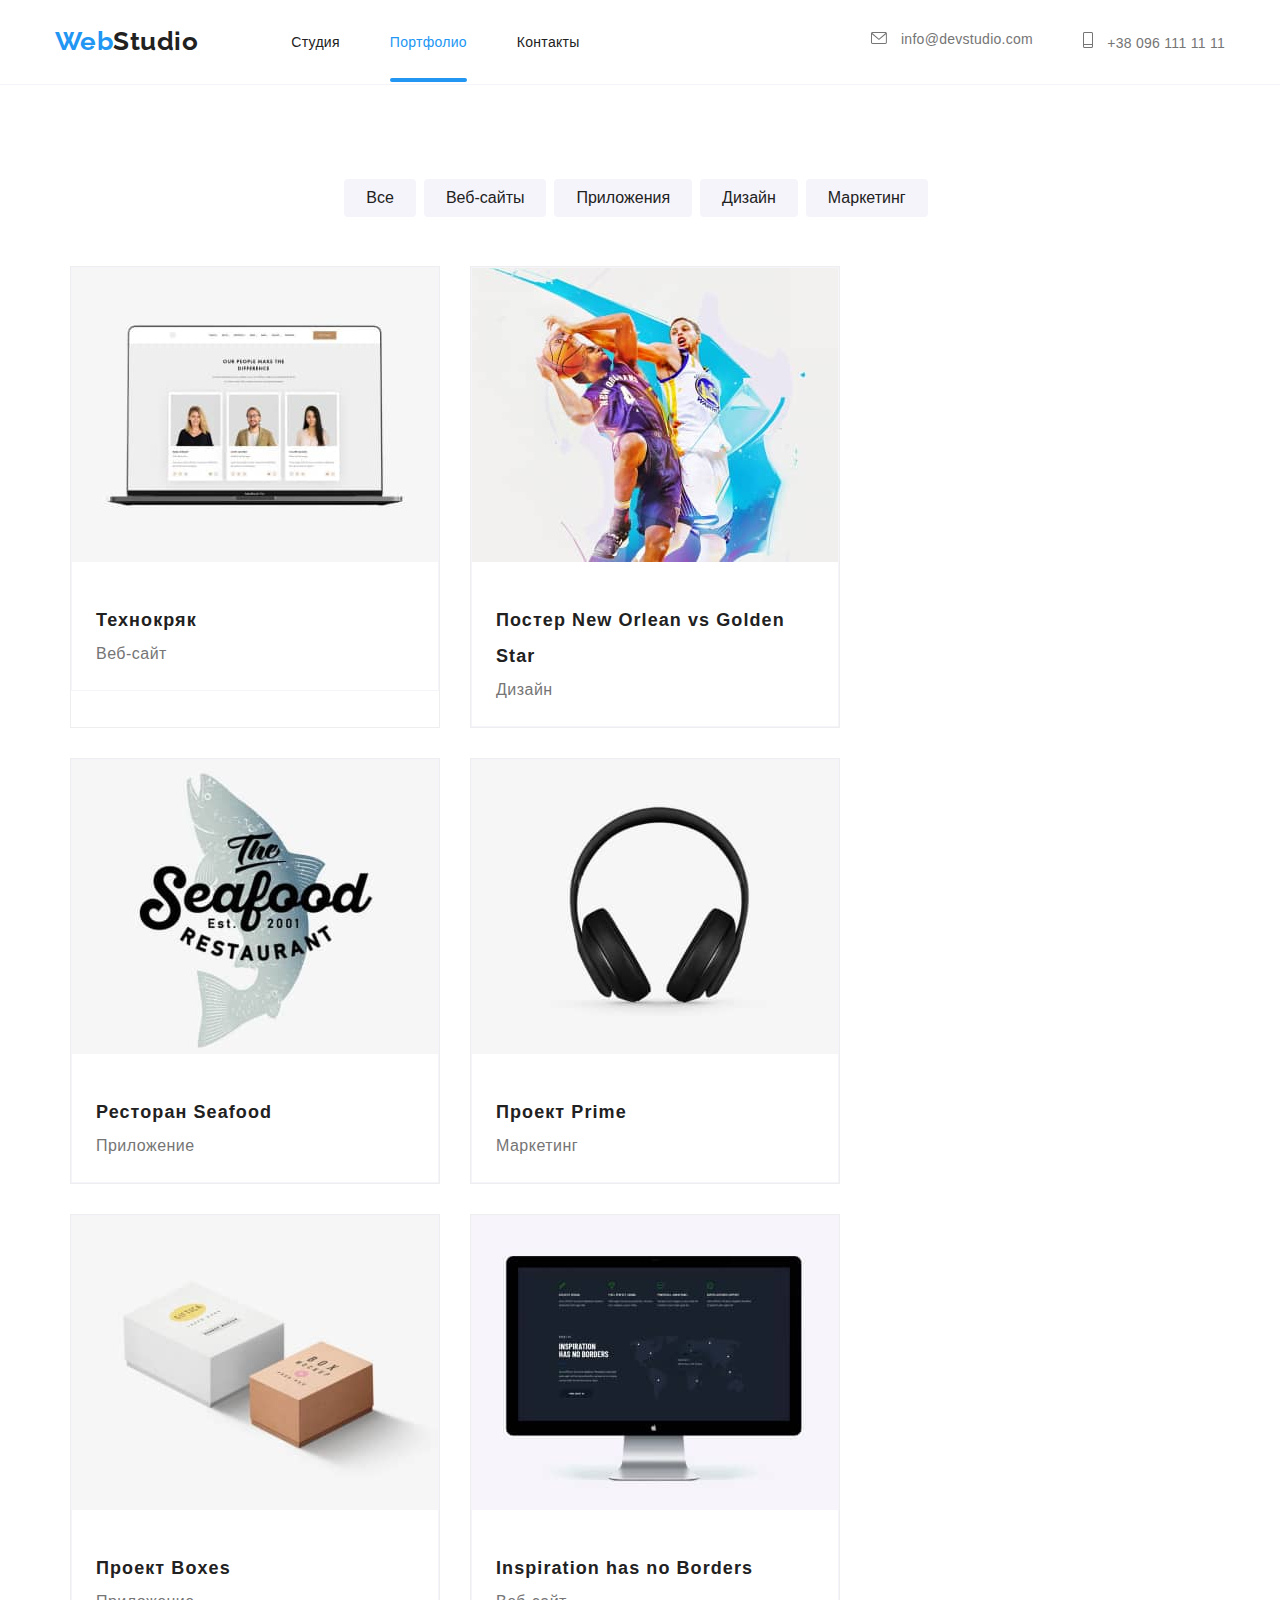
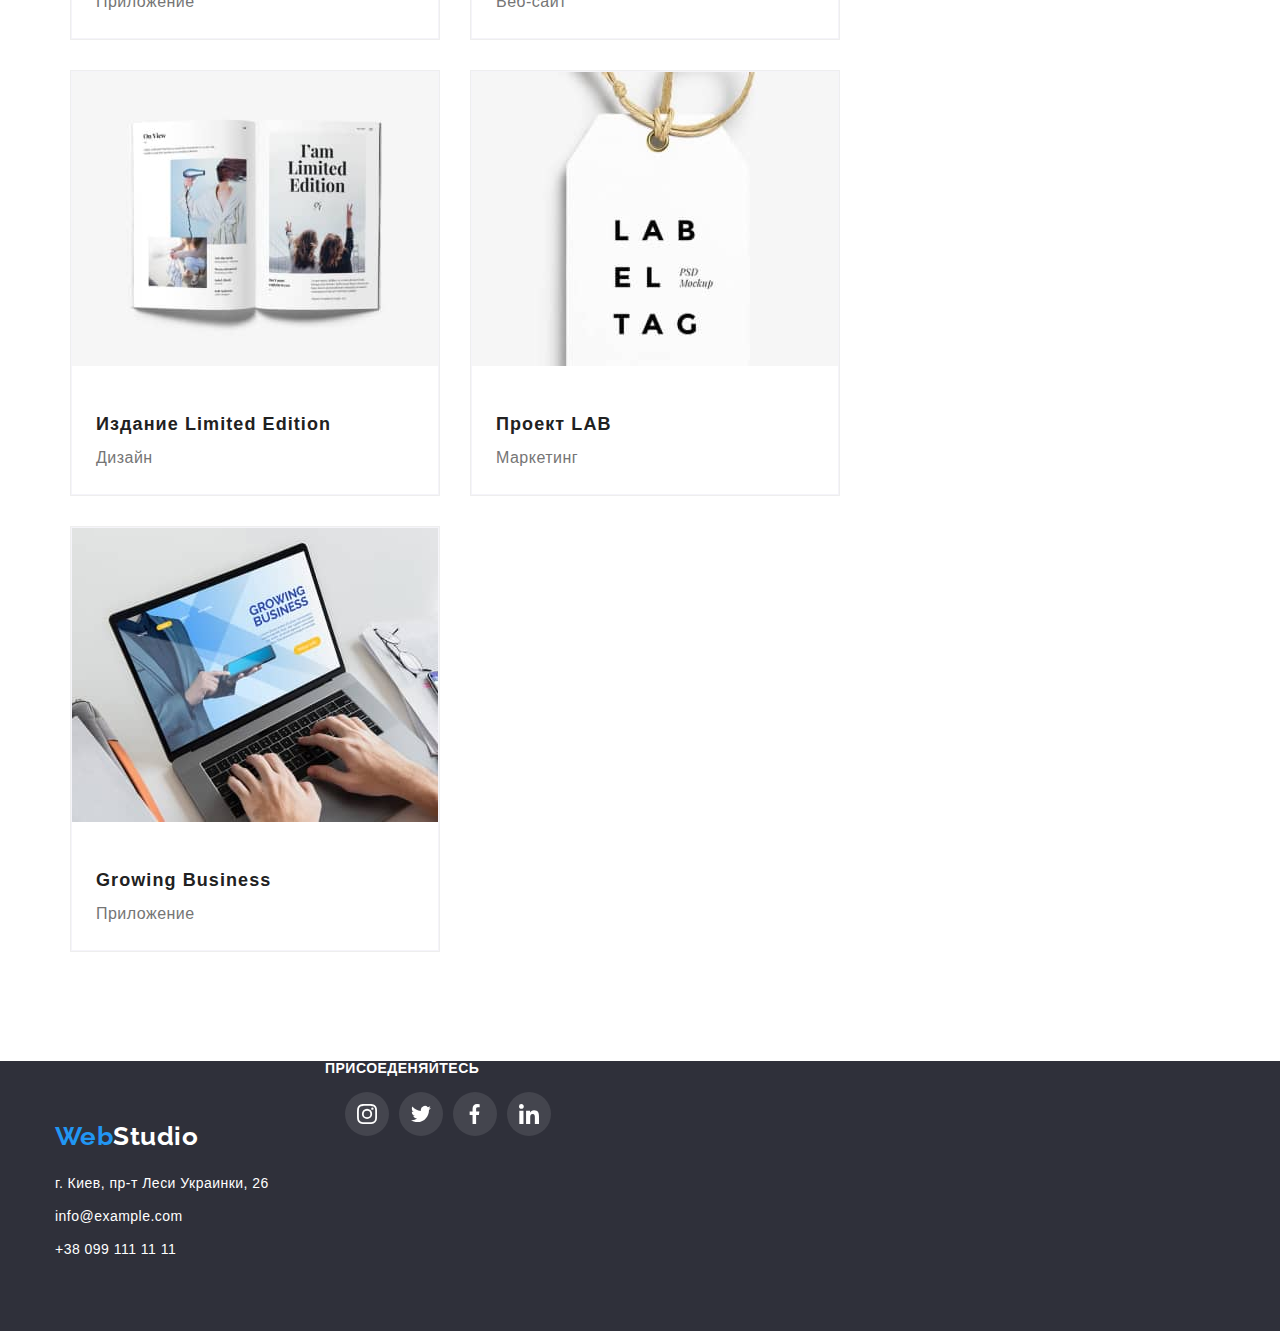
==== commit c9bd5700: "исправила подсвечиваемые ошибки" ====
--- a/portfolio.html
+++ b/portfolio.html
@@ -25,7 +25,7 @@
             <a href="./index.html" class="link">Студия</a>
           </li>
           <li class="top-menu">
-            <a href="./portfolio.html" class="link">Портфолио</a>
+            <a href="./portfolio.html" class="link current">Портфолио</a>
           </li>
           <li class="top-menu">
             <a href="" class="link">Контакты</a>
--- a/css/styles.css
+++ b/css/styles.css
@@ -88,7 +88,6 @@
 
 .scrit {
   position: absolute;
-  clip-path: rect(1px, 1px, 1px, 1px);
   /*область для скрытого заголовка*/
   padding: 0;
   border: 0;
@@ -179,10 +178,6 @@
   margin-right: 50px;
 }
 
-.site-nav .link:hover,
-.site-nav .link:focus {
-  color: var(--accent-color);
-}
 
 .site-nav .link.current::after {
   content: "";
@@ -192,8 +187,18 @@
   width: 100%;
   height: 4px;
   background-color: var(--accent-color);
-  /*color: var(--accent-color);*/
+  color: var(--accent-color);
   border-radius: 2px;
+}
+
+.site-nav .link.current::after {
+  background-color: var(--accent-color);
+  border-radius: 2px;
+}
+
+.site-nav .link:hover,
+.site-nav .link:focus {
+  color: var(--accent-color);
 }
 
 .site-nav .link.current {
@@ -213,15 +218,15 @@
 
 .nav-svjaz:hover,
 .nav-svjaz:focus {
-  /*color: var(--accent-color);*/
-  fill: color: var(--accent-color);
+  var(--accent-color);
+  color: var(--accent-color);
 }
 
 .nav-svjaz a {
   fill: var(--primary-text-color);
   color: var(--primary-text-color);
-  display: flex;
-  align-items: center;
+  /*display: flex;
+  align-items: center;*/
   font-weight: 500;
   font-size: 14px;
   line-height: 1.14;
@@ -231,8 +236,7 @@
 
 .nav-svjaz a:hover,
 .nav-svjaz a:focus {
-  color: var(--accent-color);
-  fill: color: var(--accent-color);
+     color: var(--accent-color);
 }
 
 .nav-svjaz a {
@@ -250,7 +254,7 @@
 }
 
 .nav-svjaz-phone {
-  fill: var(--primary-text-color);
+  /*fill: var(--primary-text-color);*/
   fill: currentColor;
   background: url('./images/symbol-defs.svg');
   background-size: 100%;
@@ -418,8 +422,15 @@
 
 /* Стилизация секции чем мы занимаемся*/
 
+.cartinca .cape {
+  display: flex;
+  flex-wrap: wrap;
+  margin: -15px;
+}
+
 .cartinca {
   padding-top: 0;
+
 }
 
 .cartinca-title {
@@ -429,6 +440,8 @@
   /* размер шрифта*/
   line-height: 1.17;
 }
+
+
 
 .cartinca .top-menu {
   width: 370px;
@@ -462,13 +475,6 @@
 }
 
 
-.comanda .cape {
-  display: flex;
-  flex-wrap: wrap;
-  /*Флексы выстраиваются в несколько строк*/
-  margin: -15px;
-}
-
 
 .comanda-title {
   margin-bottom: 50px;
@@ -481,6 +487,7 @@
   display: flex;
   justify-content: space-between;
   /*задает отступы между картинками*/
+
 }
 
 .comanda-photo {
@@ -498,9 +505,9 @@
   text-align: center;
   padding-bottom: 30px;
   background: var(--primary-gov-color);
-  box-shadow: 0px 1px 3px rgba(0, 0, 0, 0.12), 0px 1px 1px rgba(0, 0, 0, 0.14),
-    0px 2px 1px rgba(0, 0, 0, 0.2);
-  border-radius: 0px 0px 4px 4px;
+  box-shadow: 0 1px 3px rgba(0, 0, 0, 0.12), 0 1px 1px rgba(0, 0, 0, 0.14),
+    0 2px 1px rgba(0, 0, 0, 0.2);
+  border-radius: 0 0 4px 4px;
   /*добавляем тень*/
 }
 
@@ -553,7 +560,7 @@
 }
 
 .social-list-item-link:hover .social-list-item-svg {
-  fill: var(primary-gov-color);
+  fill: var(--primary-gov-color);
 }
 
 
@@ -604,8 +611,8 @@
 
 /* Стилизация контактных данных футера: адрес, тел , емейл */
 .bottom {
-  padding-top: 60px;
-  padding-bottom: 60px;
+ /* padding-top: 60px;
+  padding-bottom: 60px;*/
   background-color: var(--secondary-sov-color);
 }
 
@@ -626,7 +633,7 @@
 
 .bottom-cell {
   margin-top: 60px;
-  margin-bottom: 60 px;
+  margin-bottom: 60px;
   width: 270px;
 
 }
@@ -635,7 +642,7 @@
   display: block;
 }
 
-bottom-svjaz a {
+.bottom-svjaz a {
   color: var(--primary-gov-color);
   font-size: 14px;
   line-height: 1.71;
@@ -684,7 +691,7 @@
 
 .bottom-prisoedenajtes {
   font-weight: 700;
-  /*display: inline-block;
+  /*display: inline-block;*/
   display: block;
   margin-bottom: 15px;
   font-size: 14px;
@@ -707,14 +714,14 @@
   margin-bottom: 0;
 }
 
+.rabot {
+  padding-top: 94px;
+  padding-bottom: 94px;
+}
+
 /*Cтилизация меню макета портфолио*/
 button {
   padding: 0 0;
-}
-
-.rabot {
-  padding-top: 94px;
-  padding-bottom: 94px;
 }
 
 header {
@@ -760,7 +767,6 @@
 .projeckt {
   display: flex;
   flex-wrap: wrap;
-  margin: -15px;
   list-style: none;
 }
 
@@ -778,13 +784,14 @@
 
 .projeckt-stroca:hover,
 .projeckt-stroca:focus {
-  box-shadow: 0px 1px 1px rgba(0, 0, 0, 0.12), 0px 4px 4px rgba(0, 0, 0, 0.06), 1px 4px 6px rgba(0, 0, 0, 0.16);
-}
+  box-shadow: 0 1px 1px rgba(0, 0, 0, 0.12), 0 4px 4px rgba(0, 0, 0, 0.06), 1px 4px 6px rgba(0, 0, 0, 0.16);
 }
 
 .projeckt .box {
   position: relative;
   overflow: hidden;
+  display: flex;
+  flex-wrap: wrap;
 }
 
 .projeckt-overlay {
@@ -830,7 +837,6 @@
 
   color: var(--title-text-color);
 
-  color: var(--title-text-color);
 }
 
 .projeckt-absaz {
@@ -875,7 +881,7 @@
   height: 581px;
 
   background-color: var(--primary-gov-color);
-  box-shadow: 0px 1px 3px rgba(0, 0, 0, 0.12), 0px 1px 1px rgba(0, 0, 0, 0.14), 0px 2px 1px rgba(0, 0, 0, 0.2);
+  box-shadow: 0 1px 3px rgba(0, 0, 0, 0.12), 0 1px 1px rgba(0, 0, 0, 0.14), 0 2px 1px rgba(0, 0, 0, 0.2);
   border-radius: 4px;
 
   transform: translate(-50%, -50%) scale(1);
